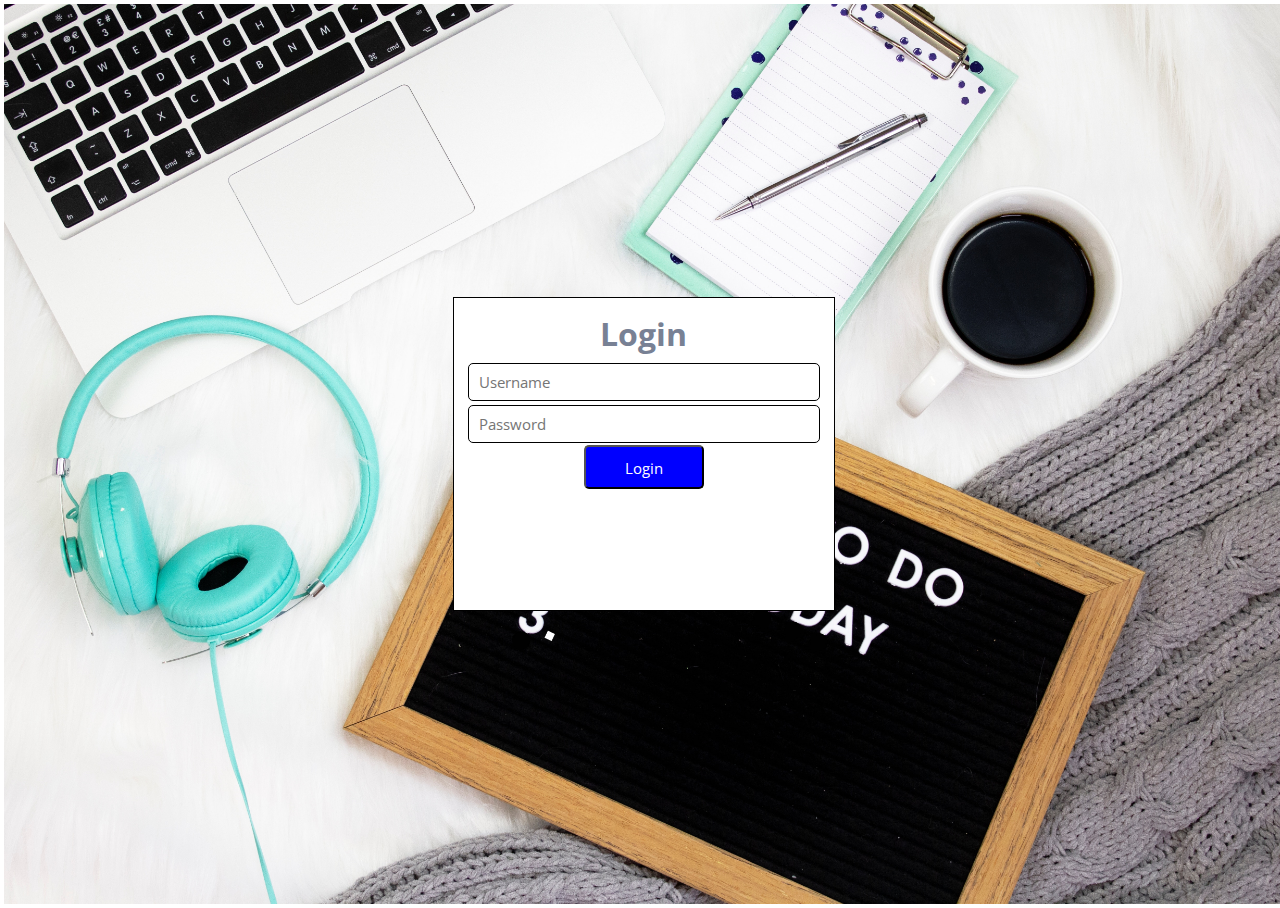
==== js/login.html @ f461e0ba "x" ====
<!DOCTYPE html>
<html lang="en">

<head>
    <link href="https://fonts.googleapis.com/css?family=Open+Sans&display=swap" rel="stylesheet">
    <meta charset="UTF-8">
    <meta name="viewport" content="width=device-width, initial-scale=1.0">
    <meta http-equiv="X-UA-Compatible" content="ie=edge">
    <title>Document</title>
    <link rel="stylesheet" href="../css/main.css">
</head>

<body>

    <section class="login-container">
        <form class="login-form">
            <div class="login-header">
                <h3>Login</h3>
            </div>
            <div class="login-content">
                <div class="login-wrapper">
                    <input type="text" placeholder="Username">
                </div>
                <div class="login-wrapper">
                    <input type="password" placeholder="Password">
                </div>
                <button type="submit">Login</button>
            </div>
        </form>
    </section>
</body>

</html>
---- css/main.css ----
* {
    box-sizing: border-box;
    padding: 2px;
    margin: 0;
    font-size: 15px;
    font-family: 'Open Sans', sans-serif;
}

input{
    width: 100%;
    height: 38px;
    border: 1px solid;
    border-radius: 5px;
    padding: 10px;
}

.register-container {
    width: 100vw;
    height: 100vh;
    display: flex;
    justify-content: flex-end;
    background: url(../img/register-background.jpg) center center no-repeat;
    background-size: cover;
    
}

.register-form{
    background-color: white;
    padding: 50px;
}

.form-header{
    padding: 70px 50px;
    text-align: center;
    
}

.form-header h3{
    font-size: 32px;
    color: #788194;
}

.form-content {
    margin-bottom: 10px;
}


.name-wrapper {
    display: flex;
    justify-content: space-between;
}

.name-wrapper>* {
    width: calc(50% - 5px);
}

.form-footer {
    display: flex;
    justify-content: space-between;
}

a {
    color: black;
    text-decoration: none;
    font-size: 17px;
}

a:hover {
    text-decoration: underline;
}

button {
    
    margin: 0 auto;
    padding:20px 30px;
    width: 120px;
    height: 20px;
    background: blue;
    color: white;
    border-radius: 5px;
    line-height: 3px;
    text-align: center;
}

button:hover {
    cursor: pointer;
}

.login-container {
    width: 100vw;
    height: 100vh;
    display: flex;
    justify-content: center;
    background: url(../img/login-background.jpg) center center no-repeat;
    background-size: cover;
}

.login-header h3{
    font-size: 32px;
    color: #788194;
    text-align: center;
}

.login-form {
    margin: auto;
    width: 30%;
    height: 35%;
    border: 1px solid black;
    padding: 10px;
    background-color: white;
    text-align: center;
}
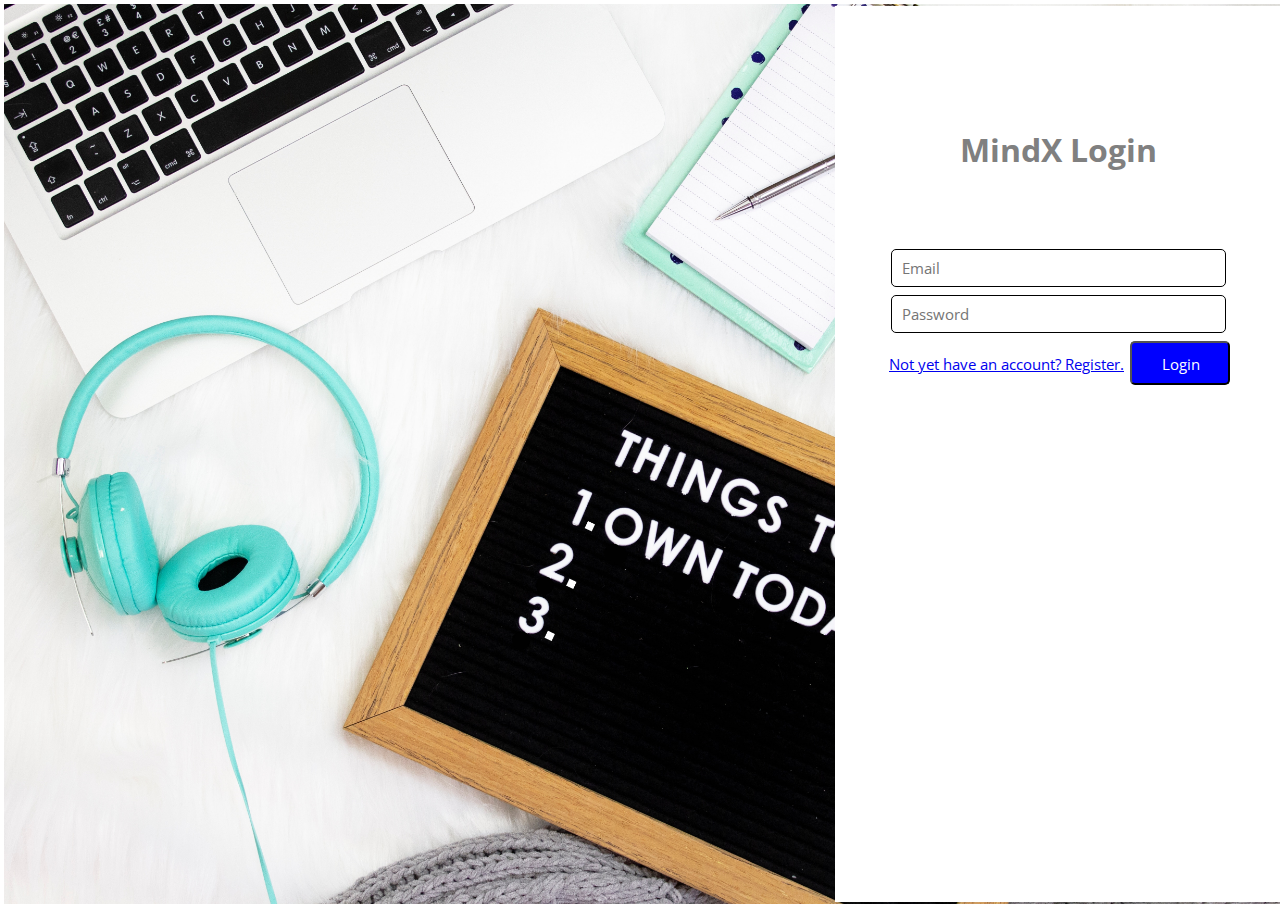
==== commit a9e6b4b3: "x" ====
--- a/js/login.html
+++ b/js/login.html
@@ -7,23 +7,33 @@
     <meta name="viewport" content="width=device-width, initial-scale=1.0">
     <meta http-equiv="X-UA-Compatible" content="ie=edge">
     <title>Document</title>
-    <link rel="stylesheet" href="../css/main.css">
+    <link rel="stylesheet" href="../css/login.css">
+    <script src="../js/main.js"></script>
 </head>
 
 <body>
-
     <section class="login-container">
         <form class="login-form">
             <div class="login-header">
-                <h3>Login</h3>
+                <h3>MindX Login</h3>
             </div>
-            <div class="login-content">
-                <div class="login-wrapper">
-                    <input type="text" placeholder="Username">
+            <div class="form-content">
+                <div class="email-wrapper">
+                    <div class="input-wrapper">
+                        <input id="input-email" type="text" name="email" placeholder="Email">
+                    </div>
                 </div>
-                <div class="login-wrapper">
-                    <input type="password" placeholder="Password">
+                <div class="password-wrapper">
+                    <div class="input-wrapper">
+                        <input id="input-password" type="password" name="password" placeholder="Password">
+                    </div>
+
                 </div>
+            </div>
+
+
+            <div class="login-footer">
+                <a href="../js/register.html" target="_blank">Not yet have an account? Register.</a>
                 <button type="submit">Login</button>
             </div>
         </form>
--- a/css/login.css
+++ b/css/login.css
@@ -0,0 +1,56 @@
+* {
+    box-sizing: border-box;
+    padding: 2px;
+    margin: 0;
+    font-size: 15px;
+    font-family: 'Open Sans', sans-serif;
+}
+
+input{
+    width: 100%;
+    height: 38px;
+    border: 1px solid;
+    border-radius: 5px;
+    padding: 10px;
+}
+
+.login-container {
+    width: 100vw;
+    height: 100vh;
+    display: flex;
+    justify-content: flex-end;
+    background: url(../img/login-background.jpg) center center no-repeat;
+    background-size: cover
+}
+
+.login-form {
+    background-color: white;
+    padding: 50px;
+}
+
+.login-footer button {
+    
+    margin: 0 auto;
+    padding:20px 30px;
+    width: 100px;
+    height: 20px;
+    background: blue;
+    color: white;
+    border-radius: 5px;
+    line-height: 3px;
+    
+}
+
+button:hover {
+    cursor: pointer;
+}
+
+.login-header {
+    padding: 70px 50px ;
+    text-align: center;
+}
+
+.login-header h3 {
+    font-size: 32px;
+    color: grey;
+}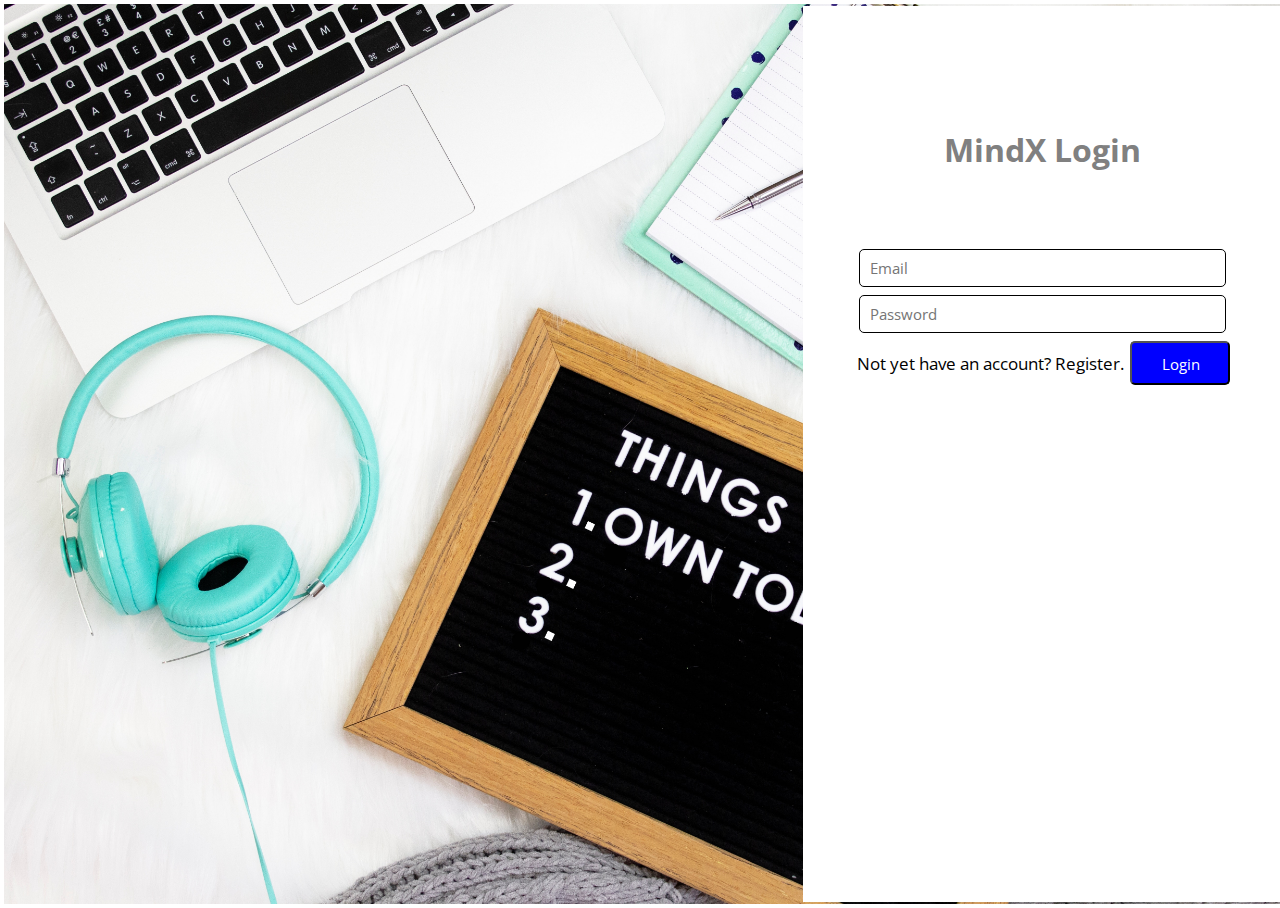
==== commit 2b3655d9: "x" ====
--- a/js/login.html
+++ b/js/login.html
@@ -13,7 +13,7 @@
 
 <body>
     <section class="login-container">
-        <form class="login-form">
+        <form id="login-container" class="login-form">
             <div class="login-header">
                 <h3>MindX Login</h3>
             </div>
--- a/css/login.css
+++ b/css/login.css
@@ -12,6 +12,16 @@
     border: 1px solid;
     border-radius: 5px;
     padding: 10px;
+}
+
+a {
+    color: black;
+    text-decoration: none;
+    font-size: 17px;
+}
+
+a:hover {
+    text-decoration: underline;
 }
 
 .login-container {
